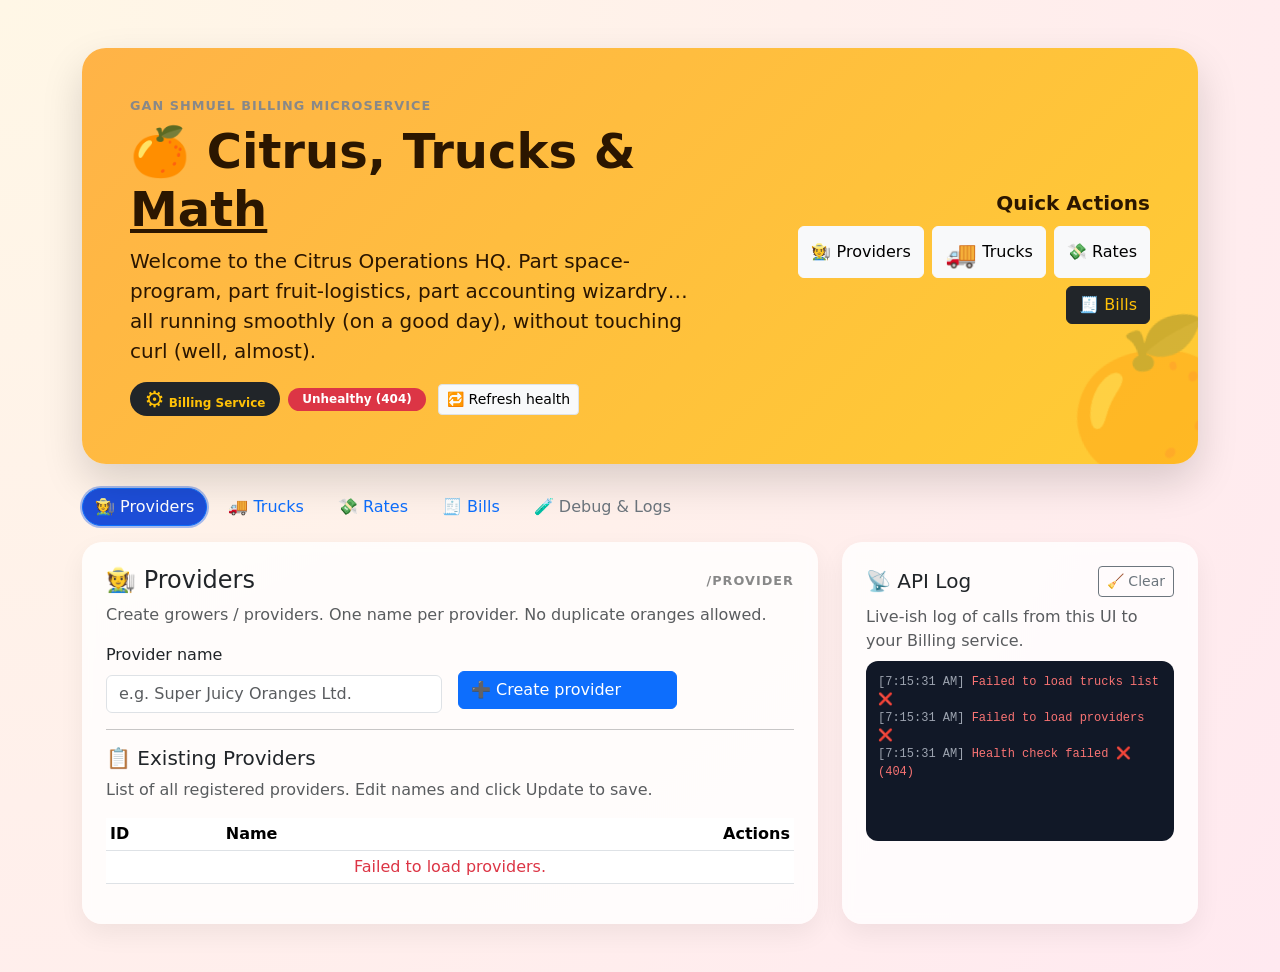
==== billing/app/templates/index.html @ 365d2da0 "added UI index" ====
<!DOCTYPE html>
<html lang="en">
<head>
  <meta charset="UTF-8" />
  <title>Gan Shmuel Billing 🍊 Control Center</title>
  <meta name="viewport" content="width=device-width, initial-scale=1" />
  <!-- Bootstrap for quick nice styling -->
  <link
    href="https://cdn.jsdelivr.net/npm/bootstrap@5.3.3/dist/css/bootstrap.min.css"
    rel="stylesheet"
  />
  <style>
    body {
      background: radial-gradient(circle at top left, #fff7e6, #ffe9f0);
      min-height: 100vh;
      font-family: system-ui, -apple-system, BlinkMacSystemFont, "Segoe UI",
        sans-serif;
    }

    .hero-card {
      border-radius: 1.5rem;
      background: linear-gradient(135deg, #ffb347, #ffcc33);
      color: #2b1600;
      box-shadow: 0 18px 40px rgba(0, 0, 0, 0.15);
      position: relative;
      overflow: hidden;
    }

    .hero-orange {
      position: absolute;
      right: -40px;
      bottom: -40px;
      font-size: 140px;
      opacity: 0.3;
      transform: rotate(-12deg);
    }

    .section-card {
      border-radius: 1.25rem;
      border: none;
      box-shadow: 0 10px 26px rgba(0, 0, 0, 0.06);
      background: #ffffffcc;
      backdrop-filter: blur(6px);
    }

    .badge-pill {
      border-radius: 999px;
      padding: 0.35rem 0.9rem;
    }

    .tiny-label {
      font-size: 0.8rem;
      text-transform: uppercase;
      letter-spacing: 0.08em;
      color: #888;
      font-weight: 600;
    }

    .fun-emoji {
      font-size: 1.4rem;
    }

    .api-log {
      background: #111827;
      color: #e5e7eb;
      font-family: "JetBrains Mono", "Fira Code", monospace;
      font-size: 0.75rem;
      height: 180px;
      overflow: auto;
      border-radius: 0.75rem;
      padding: 0.75rem;
    }

    .api-log .time {
      color: #9ca3af;
    }

    .api-log .ok {
      color: #22c55e;
    }

    .api-log .err {
      color: #f97373;
    }

    .pill-tab {
      border-radius: 999px !important;
      border: 1px solid transparent;
      cursor: pointer;
      transition: all 0.15s ease;
    }

    .pill-tab.active {
      background: #1d4ed8;
      color: #fff !important;
      box-shadow: 0 0 0 2px rgba(37, 99, 235, 0.4);
    }

    .pill-tab:not(.active):hover {
      background: #e5edff;
    }

    .section-hidden {
      display: none;
    }

    .section-visible {
      display: block;
    }

    .truck-emoji {
      font-size: 1.6rem;
      transform: translateY(2px);
    }

    .btn-icon {
      display: inline-flex;
      align-items: center;
      gap: 0.35rem;
    }

    .table thead {
      background: #f9fafb;
    }
  </style>
</head>
<body>
  <div class="container py-4 py-md-5">

    <!-- Header / Hero -->
    <div class="hero-card p-4 p-md-5 mb-4">
      <div class="row align-items-center">
        <div class="col-md-7">
          <div class="tiny-label mb-2">Gan Shmuel Billing Microservice</div>
          <h1 class="display-5 fw-bold mb-2">
            🍊 Citrus, Trucks & <span class="text-decoration-underline">Math</span>
          </h1>
          <p class="lead mb-3">
            Welcome to the Citrus Operations HQ. Part space-program, part fruit-logistics, part accounting wizardry… 
            all running smoothly (on a good day), without touching curl (well, almost).
          </p>
          <div class="d-flex flex-wrap gap-2 align-items-center">
            <span class="badge bg-dark text-warning badge-pill">
              <span class="fun-emoji">⚙️</span> Billing Service
            </span>
            <span id="health-status" class="badge bg-secondary badge-pill">
              Checking health…
            </span>
            <button id="btn-health-refresh" class="btn btn-sm btn-light border ms-1">
              🔁 Refresh health
            </button>
          </div>
        </div>
        <div class="col-md-5 mt-4 mt-md-0 text-center text-md-end">
          <div class="fs-5 fw-semibold mb-2">
            Quick Actions
          </div>
          <div class="d-flex flex-wrap justify-content-md-end gap-2">
            <button class="btn btn-light btn-icon" onclick="selectSection('providers')">
              🧑‍🌾 Providers
            </button>
            <button class="btn btn-light btn-icon" onclick="selectSection('trucks')">
              <span class="truck-emoji">🚚</span> Trucks
            </button>
            <button class="btn btn-light btn-icon" onclick="selectSection('rates')">
              💸 Rates
            </button>
            <button class="btn btn-dark text-warning btn-icon" onclick="selectSection('bills')">
              🧾 Bills
            </button>
          </div>
        </div>
      </div>
      <div class="hero-orange">🍊</div>
    </div>

    <!-- Tabs -->
    <div class="d-flex flex-wrap gap-2 mb-3">
      <button class="btn btn-outline-primary pill-tab active" data-section="providers">
        🧑‍🌾 Providers
      </button>
      <button class="btn btn-outline-primary pill-tab" data-section="trucks">
        🚚 Trucks
      </button>
      <button class="btn btn-outline-primary pill-tab" data-section="rates">
        💸 Rates
      </button>
      <button class="btn btn-outline-primary pill-tab" data-section="bills">
        🧾 Bills
      </button>
      <button class="btn btn-outline-secondary pill-tab" data-section="debug">
        🧪 Debug & Logs
      </button>
    </div>

    <div class="row g-4">

      <!-- Left: main content -->
      <div class="col-lg-8">
        <!-- Providers -->
        <div id="section-providers" class="section-card card p-3 p-md-4 section-visible">
          <div class="d-flex justify-content-between align-items-center mb-2">
            <h3 class="h4 mb-0">🧑‍🌾 Providers</h3>
            <span class="tiny-label">/provider</span>
          </div>
          <p class="text-muted mb-3">
            Create growers / providers. One name per provider. No duplicate oranges allowed.
          </p>

          <form id="form-provider" class="row g-2 g-md-3 align-items-center mb-3">
            <div class="col-md-6">
              <label class="form-label">Provider name</label>
              <input
                type="text"
                class="form-control"
                id="provider-name"
                placeholder="e.g. Super Juicy Oranges Ltd."
                required
              />
            </div>
            <div class="col-md-4">
              <button type="submit" class="btn btn-primary w-100 btn-icon mt-3 mt-md-4">
                <span>➕ Create provider</span>
              </button>
            </div>
          </form>

          <div id="provider-result" class="alert d-none" role="alert"></div>

          <hr class="my-3" />

          <h5 class="mb-2">📋 Existing Providers</h5>
          <p class="text-muted mb-3">
            List of all registered providers. Edit names and click Update to save.
          </p>

          <div id="provider-list-wrapper" class="table-responsive">
            <table class="table table-sm align-middle">
              <thead>
                <tr>
                  <th>ID</th>
                  <th>Name</th>
                  <th class="text-end">Actions</th>
                </tr>
              </thead>
              <tbody id="provider-list-body">
                <tr>
                  <td colspan="3" class="text-center text-muted">Loading providers...</td>
                </tr>
              </tbody>
            </table>
          </div>

          <div id="provider-update-result" class="alert d-none mt-3" role="alert"></div>
        </div>

        <!-- Trucks -->
        <div id="section-trucks" class="section-card card p-3 p-md-4 section-hidden">
          <div class="d-flex justify-content-between align-items-center mb-2">
            <h3 class="h4 mb-0">🚚 Trucks</h3>
            <span class="tiny-label">/truck</span>
          </div>
          <p class="text-muted mb-3">
            Register a truck for a provider and optionally inspect its sessions
            via the Weight service.
          </p>

          <form id="form-truck" class="row g-2 g-md-3 align-items-center mb-3">
            <div class="col-md-4">
              <label class="form-label">Truck license (ID)</label>
              <input
                type="text"
                class="form-control"
                id="truck-id"
                placeholder="e.g. 12-345-67"
                required
              />
            </div>
            <div class="col-md-3">
              <label class="form-label">Provider ID</label>
              <input
                type="number"
                class="form-control"
                id="truck-provider"
                placeholder="e.g. 1"
                required
              />
            </div>
            <div class="col-md-4">
              <button type="submit" class="btn btn-primary w-100 btn-icon mt-3 mt-md-4">
                ➕ Register truck
              </button>
            </div>
          </form>

          <div id="truck-result" class="alert d-none" role="alert"></div>

          <!-- Registered trucks list -->
          <div class="mt-4">
            <div class="d-flex justify-content-between align-items-center mb-2">
              <h5 class="h6 mb-0">Registered trucks</h5>
              <span class="tiny-label">GET /trucks</span>
            </div>
            <div class="small text-muted mb-2">
              All trucks and their attached providers.
            </div>

            <div class="table-responsive">
              <table class="table table-sm align-middle" id="trucks-table">
                <thead>
                  <tr>
                    <th style="width: 160px;">Truck ID</th>
                    <th style="width: 100px;">Provider ID</th>
                    <th>Provider name</th>
                  </tr>
                </thead>
                <tbody>
                  <!-- Filled by JS -->
                </tbody>
              </table>
            </div>
          </div>

          <hr class="my-3" />

          <h5 class="mb-2">🔍 Truck sessions (Weight service)</h5>
          <p class="text-muted mb-3">
            This calls <code>/truck/&lt;id&gt;?from=yyyymmddhhmmss&amp;to=...</code>
            on Billing, which relays to Weight.
          </p>

          <form id="form-truck-sessions" class="row g-2 g-md-3 align-items-end mb-3">
            <div class="col-md-4">
              <label class="form-label">Truck ID</label>
              <input type="text" class="form-control" id="truck-sessions-id" required />
            </div>
            <div class="col-md-4">
              <label class="form-label">From (optional)</label>
              <input type="datetime-local" class="form-control" id="truck-from" />
            </div>
            <div class="col-md-4">
              <label class="form-label">To (optional)</label>
              <input type="datetime-local" class="form-control" id="truck-to" />
            </div>
            <div class="col-12 mt-2">
              <button class="btn btn-outline-secondary btn-icon" type="submit">
                📡 Fetch sessions
              </button>
            </div>
          </form>

          <pre id="truck-sessions-result" class="api-log"></pre>
        </div>

        <!-- Rates -->
        <div id="section-rates" class="section-card card p-3 p-md-4 section-hidden">
          <div class="d-flex justify-content-between align-items-center mb-2">
            <h3 class="h4 mb-0">💸 Rates</h3>
            <span class="tiny-label">/rates</span>
          </div>
          <p class="text-muted mb-3">
            Load rates from an Excel file in the container’s
            <code>/in</code> directory and download current rates.
          </p>

          <form id="form-rates" class="row g-2 g-md-3 align-items-center mb-3">
            <div class="col-md-6">
              <label class="form-label">Rates file name (inside /in)</label>
              <input
                type="text"
                class="form-control"
                id="rates-file"
                placeholder="e.g. rates.xlsx"
                value="rates.xlsx"
                required
              />
            </div>
            <div class="col-md-4">
              <button type="submit" class="btn btn-primary w-100 btn-icon mt-3 mt-md-4">
                📥 Load rates
              </button>
            </div>
          </form>

          <div id="rates-result" class="alert d-none" role="alert"></div>

          <hr class="my-3" />

          <button id="btn-download-rates" class="btn btn-outline-secondary btn-icon">
            ⬇️ Download current rates (Excel)
          </button>
        </div>

        <!-- Bills -->
        <div id="section-bills" class="section-card card p-3 p-md-4 section-hidden">
          <div class="d-flex justify-content-between align-items-center mb-2">
            <h3 class="h4 mb-0">🧾 Bills</h3>
            <span class="tiny-label">/bill/&lt;id&gt;</span>
          </div>
          <p class="text-muted mb-3">
            Generate a bill for a provider between two dates.
            Leave dates empty to use defaults (start of month → now).
          </p>

          <form id="form-bill" class="row g-2 g-md-3 align-items-end mb-3">
            <div class="col-md-3">
              <label class="form-label">Provider ID</label>
              <input type="number" class="form-control" id="bill-provider-id" required />
            </div>
            <div class="col-md-4">
              <label class="form-label">From (optional)</label>
              <input type="datetime-local" class="form-control" id="bill-from" />
            </div>
            <div class="col-md-4">
              <label class="form-label">To (optional)</label>
              <input type="datetime-local" class="form-control" id="bill-to" />
            </div>
            <div class="col-md-12 mt-2">
              <button type="submit" class="btn btn-success btn-icon">
                🧮 Generate bill
              </button>
            </div>
          </form>

          <div id="bill-summary" class="mb-3 d-none">
            <h5>Summary</h5>
            <ul class="list-unstyled mb-1">
              <li><strong>Provider:</strong> <span id="bill-name"></span></li>
              <li><strong>From:</strong> <span id="bill-from-text"></span></li>
              <li><strong>To:</strong> <span id="bill-to-text"></span></li>
              <li>
                <strong>Trucks:</strong> <span id="bill-truck-count"></span> &nbsp;
                | &nbsp; <strong>Sessions:</strong>
                <span id="bill-session-count"></span>
              </li>
            </ul>
            <p class="fs-5">
              <strong>Total:</strong>
              <span id="bill-total"></span> ₪
              <span class="text-muted small">(assuming rate is in agorot → shekels)</span>
            </p>
          </div>

          <div id="bill-table-wrapper" class="table-responsive d-none">
            <table class="table table-sm align-middle">
              <thead>
                <tr>
                  <th>Product</th>
                  <th class="text-end">Loads</th>
                  <th class="text-end">Amount (kg / units)</th>
                  <th class="text-end">Rate</th>
                  <th class="text-end">Pay</th>
                </tr>
              </thead>
              <tbody id="bill-table-body"></tbody>
            </table>
          </div>

          <div id="bill-error" class="alert alert-danger d-none mt-3"></div>
        </div>

        <!-- Debug -->
        <div id="section-debug" class="section-card card p-3 p-md-4 section-hidden">
          <div class="d-flex justify-content-between align-items-center mb-2">
            <h3 class="h4 mb-0">🧪 Debug & Raw Responses</h3>
            <span class="tiny-label">for curious DevOps minds</span>
          </div>
          <p class="text-muted mb-2">
            Shows the raw JSON from the last API calls. Use this if something
            looks weird or if you want to pretend you're still using curl.
          </p>

          <pre id="debug-json" class="api-log"></pre>
        </div>
      </div>

      <!-- Right: API log -->
      <div class="col-lg-4">
        <div class="section-card card p-3 p-md-4 h-100">
          <div class="d-flex justify-content-between align-items-center mb-2">
            <h4 class="h5 mb-0">📡 API Log</h4>
            <button class="btn btn-sm btn-outline-secondary" onclick="clearLog()">
              🧹 Clear
            </button>
          </div>
          <p class="text-muted mb-2">
            Live-ish log of calls from this UI to your Billing service.
          </p>
          <div id="api-log" class="api-log"></div>
        </div>
      </div>
    </div>
  </div>

  <script>
    // ------------- Helpers -------------

    function logApi(message, type = "info") {
      const log = document.getElementById("api-log");
      const now = new Date().toLocaleTimeString();
      const spanClass = type === "error" ? "err" : "ok";
      const line = document.createElement("div");
      line.innerHTML = `<span class="time">[${now}]</span> <span class="${spanClass}">${message}</span>`;
      log.prepend(line);
    }

    function clearLog() {
      document.getElementById("api-log").innerHTML = "";
    }

    function setAlert(el, type, text) {
      el.classList.remove("d-none", "alert-success", "alert-danger", "alert-warning");
      el.classList.add("alert-" + type);
      el.textContent = text;
    }

    function formatDateTimeForApi(value) {
      if (!value) return null;
      // HTML datetime-local: "YYYY-MM-DDTHH:MM"
      const digits = value.replace(/\D/g, ""); // YYYYMMDDHHMM
      if (digits.length === 12) {
        return digits + "00"; // seconds = 00
      }
      return digits; // fallback
    }

    async function apiFetch(path, options = {}) {
      const res = await fetch(path, {
        headers: {
          "Content-Type": options.body ? "application/json" : undefined,
        },
        ...options,
      });

      const text = await res.text();
      let json;
      try {
        json = text ? JSON.parse(text) : null;
      } catch {
        json = text;
      }

      if (!res.ok) {
        throw { status: res.status, body: json };
      }
      return json;
    }

    function selectSection(sectionName) {
      // buttons
      document.querySelectorAll(".pill-tab").forEach((btn) => {
        const s = btn.getAttribute("data-section");
        btn.classList.toggle("active", s === sectionName);
      });
      // sections
      const sections = ["providers", "trucks", "rates", "bills", "debug"];
      sections.forEach((s) => {
        const el = document.getElementById("section-" + s);
        if (!el) return;
        el.classList.toggle("section-visible", s === sectionName);
        el.classList.toggle("section-hidden", s !== sectionName);
      });
    }

    function showDebug(data) {
      const debug = document.getElementById("debug-json");
      debug.textContent = JSON.stringify(data, null, 2);
    }

    // ------------- Health -------------

    async function refreshHealth() {
      const badge = document.getElementById("health-status");
      badge.textContent = "Checking health…";
      badge.className = "badge bg-secondary badge-pill";
      try {
        const res = await fetch("/health");
        if (res.ok) {
          const text = await res.text();
          badge.textContent = "OK (" + text.trim() + ")";
          badge.className = "badge bg-success badge-pill";
          logApi("Health check OK ✅", "ok");
        } else {
          badge.textContent = "Unhealthy (" + res.status + ")";
          badge.className = "badge bg-danger badge-pill";
          logApi("Health check failed ❌ (" + res.status + ")", "error");
        }
      } catch (e) {
        badge.textContent = "Error";
        badge.className = "badge bg-danger badge-pill";
        logApi("Health check error ❌", "error");
      }
    }

    document
      .getElementById("btn-health-refresh")
      .addEventListener("click", refreshHealth);

    // ------------- Providers -------------

    async function fetchProviders() {
      const tbody = document.getElementById("provider-list-body");
      tbody.innerHTML = '<tr><td colspan="3" class="text-center text-muted">Loading providers...</td></tr>';

      try {
        const providers = await apiFetch("/providers");
        
        if (!providers || providers.length === 0) {
          tbody.innerHTML = '<tr><td colspan="3" class="text-center text-muted">No providers found.</td></tr>';
          return;
        }

        tbody.innerHTML = "";
        providers.forEach((p) => {
          const tr = document.createElement("tr");
          tr.innerHTML = `
            <td><strong>${p.id}</strong></td>
            <td>
              <input 
                type="text" 
                class="form-control form-control-sm" 
                value="${p.name}" 
                id="provider-name-${p.id}"
              />
            </td>
            <td class="text-end">
              <button 
                class="btn btn-sm btn-outline-primary" 
                onclick="updateProviderName(${p.id})"
              >
                💾 Update
              </button>
            </td>
          `;
          tbody.appendChild(tr);
        });
        logApi(`Loaded ${providers.length} providers ✅`, "ok");
      } catch (err) {
        tbody.innerHTML = '<tr><td colspan="3" class="text-center text-danger">Failed to load providers.</td></tr>';
        logApi("Failed to load providers ❌", "error");
      }
    }

    async function updateProviderName(providerId) {
      const input = document.getElementById(`provider-name-${providerId}`);
      const newName = input.value.trim();
      const result = document.getElementById("provider-update-result");

      if (!newName) {
        setAlert(result, "warning", "Provider name cannot be empty.");
        return;
      }

      try {
        const data = await apiFetch(`/provider/${providerId}`, {
          method: "PUT",
          body: JSON.stringify({ name: newName }),
        });
        setAlert(result, "success", `Updated provider ${providerId} to "${data.name}".`);
        logApi(`Updated provider ${providerId} ✅`, "ok");
        showDebug(data);
        fetchProviders();
      } catch (err) {
        setAlert(
          result,
          "danger",
          "Failed to update provider: " +
            (err.body && err.body.error ? err.body.error : "Unknown error")
        );
        logApi(`Failed to update provider ${providerId} ❌`, "error");
        showDebug(err);
      }
    }

    window.updateProviderName = updateProviderName;

    document
      .getElementById("form-provider")
      .addEventListener("submit", async (e) => {
        e.preventDefault();
        const name = document.getElementById("provider-name").value.trim();
        const result = document.getElementById("provider-result");
        if (!name) return;

        try {
          const data = await apiFetch("/provider", {
            method: "POST",
            body: JSON.stringify({ name }),
          });
          setAlert(result, "success", `Created provider "${data.name}" with id ${data.id}.`);
          logApi(`Created provider "${data.name}" (id ${data.id}) ✅`, "ok");
          showDebug(data);
          document.getElementById("provider-name").value = "";
          fetchProviders();
        } catch (err) {
          setAlert(
            result,
            "danger",
            "Failed to create provider: " +
              (err.body && err.body.error ? err.body.error : "Unknown error")
          );
          logApi("Failed to create provider ❌", "error");
          showDebug(err);
        }
      });

    // ------------- Trucks -------------

    async function loadTrucks() {
      try {
        const trucks = await apiFetch("/trucks");
        renderTrucksTable(trucks || []);
        logApi(`Loaded ${trucks?.length || 0} trucks ✅`, "ok");
      } catch (err) {
        logApi("Failed to load trucks list ❌", "error");
        showDebug(err);
      }
    }

    function renderTrucksTable(trucks) {
      const tbody = document.querySelector("#trucks-table tbody");
      if (!tbody) return;

      tbody.innerHTML = "";

      if (!trucks.length) {
        const tr = document.createElement("tr");
        const td = document.createElement("td");
        td.colSpan = 3;
        td.className = "text-muted small";
        td.textContent = "No trucks registered yet. Register one using the form above.";
        tr.appendChild(td);
        tbody.appendChild(tr);
        return;
      }

      trucks.forEach((t) => {
        const tr = document.createElement("tr");

        const tdId = document.createElement("td");
        tdId.textContent = t.id;
        tdId.className = "fw-semibold";
        tr.appendChild(tdId);

        const tdProvId = document.createElement("td");
        tdProvId.textContent = (t.provider_id !== null && t.provider_id !== undefined) ? t.provider_id : "—";
        tr.appendChild(tdProvId);

        const tdProvName = document.createElement("td");
        tdProvName.textContent = t.provider_name || "";
        tr.appendChild(tdProvName);

        tbody.appendChild(tr);
      });
    }

    document.getElementById("form-truck").addEventListener("submit", async (e) => {
      e.preventDefault();
      const id = document.getElementById("truck-id").value.trim();
      const provider = Number(document.getElementById("truck-provider").value);
      const result = document.getElementById("truck-result");
      if (!id || !provider) return;

      try {
        const data = await apiFetch("/truck", {
          method: "POST",
          body: JSON.stringify({ id, provider }),
        });
        setAlert(
          result,
          "success",
          `Registered truck "${id}" for provider ${provider}.`
        );
        logApi(`Registered truck "${id}" for provider ${provider} ✅`, "ok");
        showDebug(data);
        document.getElementById("truck-id").value = "";
        document.getElementById("truck-provider").value = "";
        loadTrucks();
      } catch (err) {
        setAlert(
          result,
          "danger",
          "Failed to register truck: " +
            (err.body && err.body.error ? err.body.error : "Unknown error")
        );
        logApi("Failed to register truck ❌", "error");
        showDebug(err);
      }
    });

    document
      .getElementById("form-truck-sessions")
      .addEventListener("submit", async (e) => {
        e.preventDefault();
        const id = document.getElementById("truck-sessions-id").value.trim();
        const fromVal = formatDateTimeForApi(
          document.getElementById("truck-from").value
        );
        const toVal = formatDateTimeForApi(
          document.getElementById("truck-to").value
        );
        const out = document.getElementById("truck-sessions-result");
        if (!id) return;

        const params = new URLSearchParams();
        if (fromVal) params.append("from", fromVal);
        if (toVal) params.append("to", toVal);
        const url = `/truck/${encodeURIComponent(id)}${
          params.toString() ? "?" + params.toString() : ""
        }`;

        try {
          const data = await apiFetch(url);
          out.textContent = JSON.stringify(data, null, 2);
          logApi(`Fetched sessions for truck "${id}" ✅`, "ok");
          showDebug(data);
        } catch (err) {
          out.textContent = "Error: " + JSON.stringify(err, null, 2);
          logApi(`Failed to fetch sessions for truck "${id}" ❌`, "error");
          showDebug(err);
        }
      });

    // ------------- Rates -------------

    document.getElementById("form-rates").addEventListener("submit", async (e) => {
      e.preventDefault();
      const fname = document.getElementById("rates-file").value.trim();
      const result = document.getElementById("rates-result");
      if (!fname) return;

      const url = `/rates?file=${encodeURIComponent(fname)}`;
      try {
        const data = await apiFetch(url, { method: "POST" });
        setAlert(
          result,
          "success",
          `Loaded rates from "${fname}". Inserted ${data.inserted} rows.`
        );
        logApi(`Loaded rates from "${fname}" ✅`, "ok");
        showDebug(data);
      } catch (err) {
        setAlert(
          result,
          "danger",
          "Failed to load rates: " +
            (err.body && err.body.error ? err.body.error : "Unknown error")
        );
        logApi("Failed to load rates ❌", "error");
        showDebug(err);
      }
    });

    document
      .getElementById("btn-download-rates")
      .addEventListener("click", () => {
        // Just open /rates in a new tab to download Excel
        window.open("/rates", "_blank");
        logApi("Requested /rates Excel download 📥", "ok");
      });

    // ------------- Bills -------------

    document.getElementById("form-bill").addEventListener("submit", async (e) => {
      e.preventDefault();
      const providerId = Number(
        document.getElementById("bill-provider-id").value
      );
      const fromVal = formatDateTimeForApi(
        document.getElementById("bill-from").value
      );
      const toVal = formatDateTimeForApi(
        document.getElementById("bill-to").value
      );

      const errBox = document.getElementById("bill-error");
      const summary = document.getElementById("bill-summary");
      const tableWrapper = document.getElementById("bill-table-wrapper");
      const tbody = document.getElementById("bill-table-body");

      errBox.classList.add("d-none");
      summary.classList.add("d-none");
      tableWrapper.classList.add("d-none");
      tbody.innerHTML = "";

      if (!providerId) return;

      const params = new URLSearchParams();
      if (fromVal) params.append("from", fromVal);
      if (toVal) params.append("to", toVal);
      const url = `/bill/${providerId}${
        params.toString() ? "?" + params.toString() : ""
      }`;

      try {
        const data = await apiFetch(url);
        showDebug(data);
        logApi(`Generated bill for provider ${providerId} ✅`, "ok");

        // Summary
        document.getElementById("bill-name").textContent = data.name || "";
        document.getElementById("bill-from-text").textContent = data.from || "";
        document.getElementById("bill-to-text").textContent = data.to || "";
        document.getElementById("bill-truck-count").textContent =
          data.truckCount ?? 0;
        document.getElementById("bill-session-count").textContent =
          data.sessionCount ?? 0;
        document.getElementById("bill-total").textContent =
          (data.total || 0) / 100; // assume agorot → shekels

        summary.classList.remove("d-none");

        // Products table
        if (Array.isArray(data.products)) {
          data.products.forEach((p) => {
            const tr = document.createElement("tr");
            tr.innerHTML = `
              <td>${p.product || ""}</td>
              <td class="text-end">${p.count ?? 0}</td>
              <td class="text-end">${p.amount ?? 0}</td>
              <td class="text-end">${(p.rate ?? 0) / 100}</td>
              <td class="text-end">${(p.pay ?? 0) / 100}</td>
            `;
            tbody.appendChild(tr);
          });
          tableWrapper.classList.remove("d-none");
        }
      } catch (err) {
        errBox.textContent =
          "Failed to generate bill: " +
          (err.body && err.body.error ? err.body.error : "Unknown error");
        errBox.classList.remove("d-none");
        logApi(`Failed to generate bill for provider ${providerId} ❌`, "error");
        showDebug(err);
      }
    });

    // ------------- Init -------------

    window.addEventListener("DOMContentLoaded", () => {
      refreshHealth();
      fetchProviders();
      loadTrucks();
      // default section
      selectSection("providers");
      // clicking tabs
      document.querySelectorAll(".pill-tab").forEach((btn) => {
        btn.addEventListener("click", () => {
          const s = btn.getAttribute("data-section");
          selectSection(s);
        });
      });
    });
  </script>
</body>
</html>
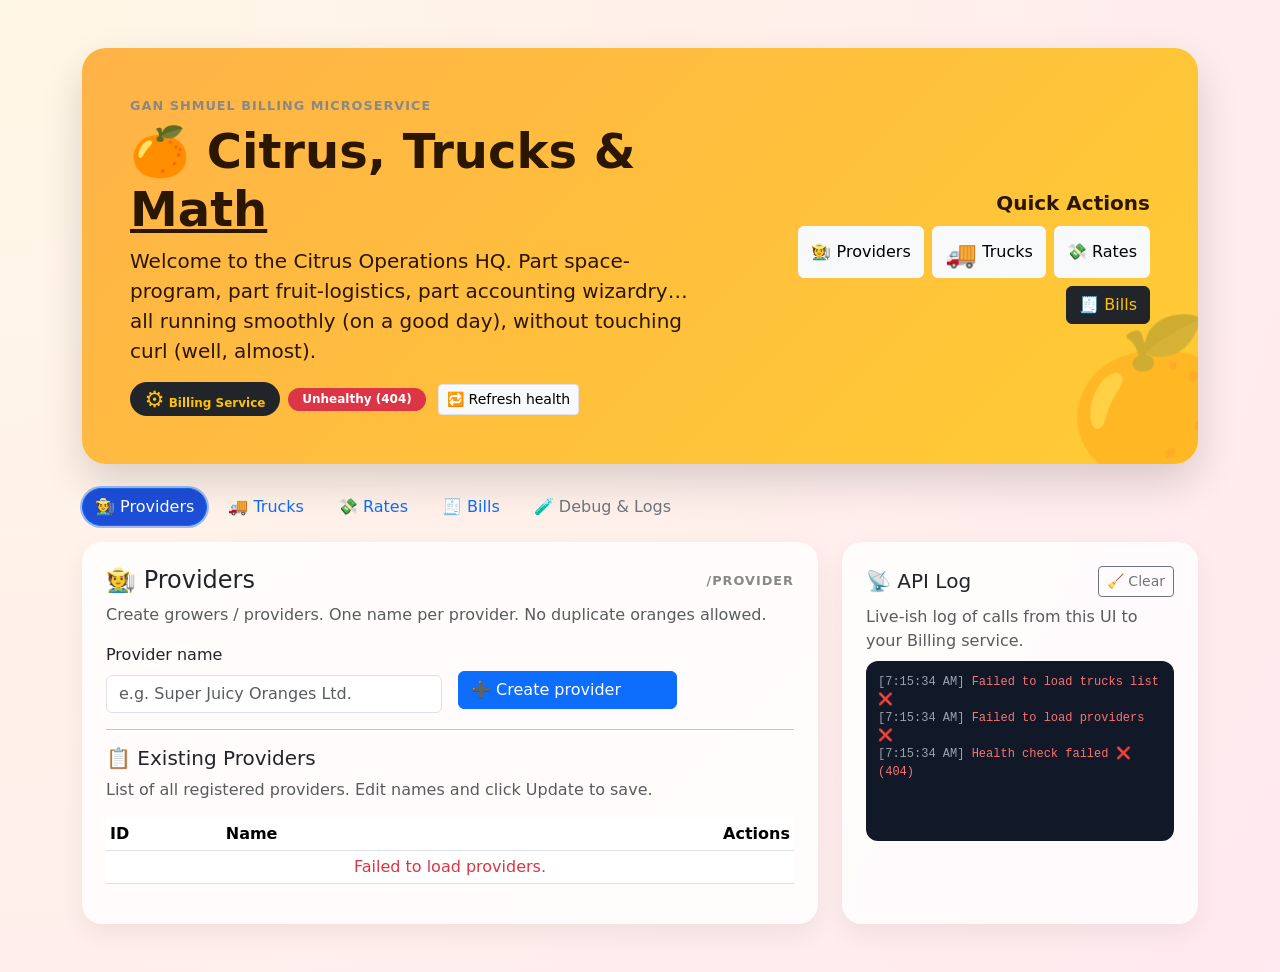
==== commit b81eb4f7: "added upload function to rates" ====
--- a/billing/app/templates/index.html
+++ b/billing/app/templates/index.html
@@ -360,9 +360,11 @@
           </div>
           <p class="text-muted mb-3">
             Load rates from an Excel file in the container’s
-            <code>/in</code> directory and download current rates.
+            <code>/in</code> directory, or upload a new file from your computer,
+            and download current rates.
           </p>
 
+          <!-- Existing load-from-/in form -->
           <form id="form-rates" class="row g-2 g-md-3 align-items-center mb-3">
             <div class="col-md-6">
               <label class="form-label">Rates file name (inside /in)</label>
@@ -383,6 +385,32 @@
           </form>
 
           <div id="rates-result" class="alert d-none" role="alert"></div>
+
+          <hr class="my-3" />
+
+          <!-- NEW: upload rates.xlsx from local machine -->
+          <form id="form-upload-rates" class="row g-2 g-md-3 align-items-center mb-3">
+            <div class="col-md-6">
+              <label class="form-label">Upload new rates.xlsx</label>
+              <input
+                type="file"
+                class="form-control"
+                id="rates-file-upload"
+                accept=".xlsx"
+                required
+              />
+              <div class="form-text">
+                This will overwrite <code>/in/rates.xlsx</code> inside the container.
+              </div>
+            </div>
+            <div class="col-md-4">
+              <button type="submit" class="btn btn-outline-primary w-100 btn-icon mt-3 mt-md-4">
+                📤 Upload & overwrite
+              </button>
+            </div>
+          </form>
+
+          <div id="rates-upload-result" class="alert d-none" role="alert"></div>
 
           <hr class="my-3" />
 
@@ -525,10 +553,14 @@
     }
 
     async function apiFetch(path, options = {}) {
+      const headers = {};
+      // Only set JSON header if body is plain JSON (not FormData)
+      if (options.body && !(options.body instanceof FormData)) {
+        headers["Content-Type"] = "application/json";
+      }
+
       const res = await fetch(path, {
-        headers: {
-          "Content-Type": options.body ? "application/json" : undefined,
-        },
+        headers,
         ...options,
       });
 
@@ -823,6 +855,7 @@
 
     // ------------- Rates -------------
 
+    // Load from existing file in /in
     document.getElementById("form-rates").addEventListener("submit", async (e) => {
       e.preventDefault();
       const fname = document.getElementById("rates-file").value.trim();
@@ -850,6 +883,66 @@
         showDebug(err);
       }
     });
+
+    // NEW: upload local rates.xlsx and overwrite /in/rates.xlsx
+    document
+      .getElementById("form-upload-rates")
+      .addEventListener("submit", async (e) => {
+        e.preventDefault();
+        const input = document.getElementById("rates-file-upload");
+        const file = input.files[0];
+        const result = document.getElementById("rates-upload-result");
+        if (!file) return;
+
+        const formData = new FormData();
+        formData.append("file", file);
+
+        try {
+          const res = await fetch("/rates/upload", {
+            method: "POST",
+            body: formData,
+          });
+
+          const data = await res.json().catch(() => ({}));
+
+          if (!res.ok) {
+            const msg = data && data.error ? data.error : `HTTP ${res.status}`;
+            throw new Error(msg);
+          }
+
+          setAlert(
+            result,
+            "success",
+            `Uploaded "${file.name}" and overwrote /in/rates.xlsx.`
+          );
+          logApi(`Uploaded new rates file "${file.name}" 📤`, "ok");
+          showDebug(data);
+
+          // Optional: automatically load the new file into the DB
+          // by calling existing /rates?file=rates.xlsx
+          try {
+            const loadData = await apiFetch("/rates?file=rates.xlsx", {
+              method: "POST",
+            });
+            logApi(
+              `Auto-loaded new rates from "rates.xlsx" (inserted ${loadData.inserted} rows) ✅`,
+              "ok"
+            );
+            showDebug(loadData);
+          } catch (loadErr) {
+            logApi("Upload ok, but failed to auto-load new rates ❌", "error");
+            showDebug(loadErr);
+          }
+
+        } catch (err) {
+          setAlert(
+            result,
+            "danger",
+            "Failed to upload rates: " + (err.message || "Unknown error")
+          );
+          logApi("Failed to upload rates file ❌", "error");
+        }
+      });
 
     document
       .getElementById("btn-download-rates")
@@ -954,4 +1047,3 @@
   </script>
 </body>
 </html>
-
